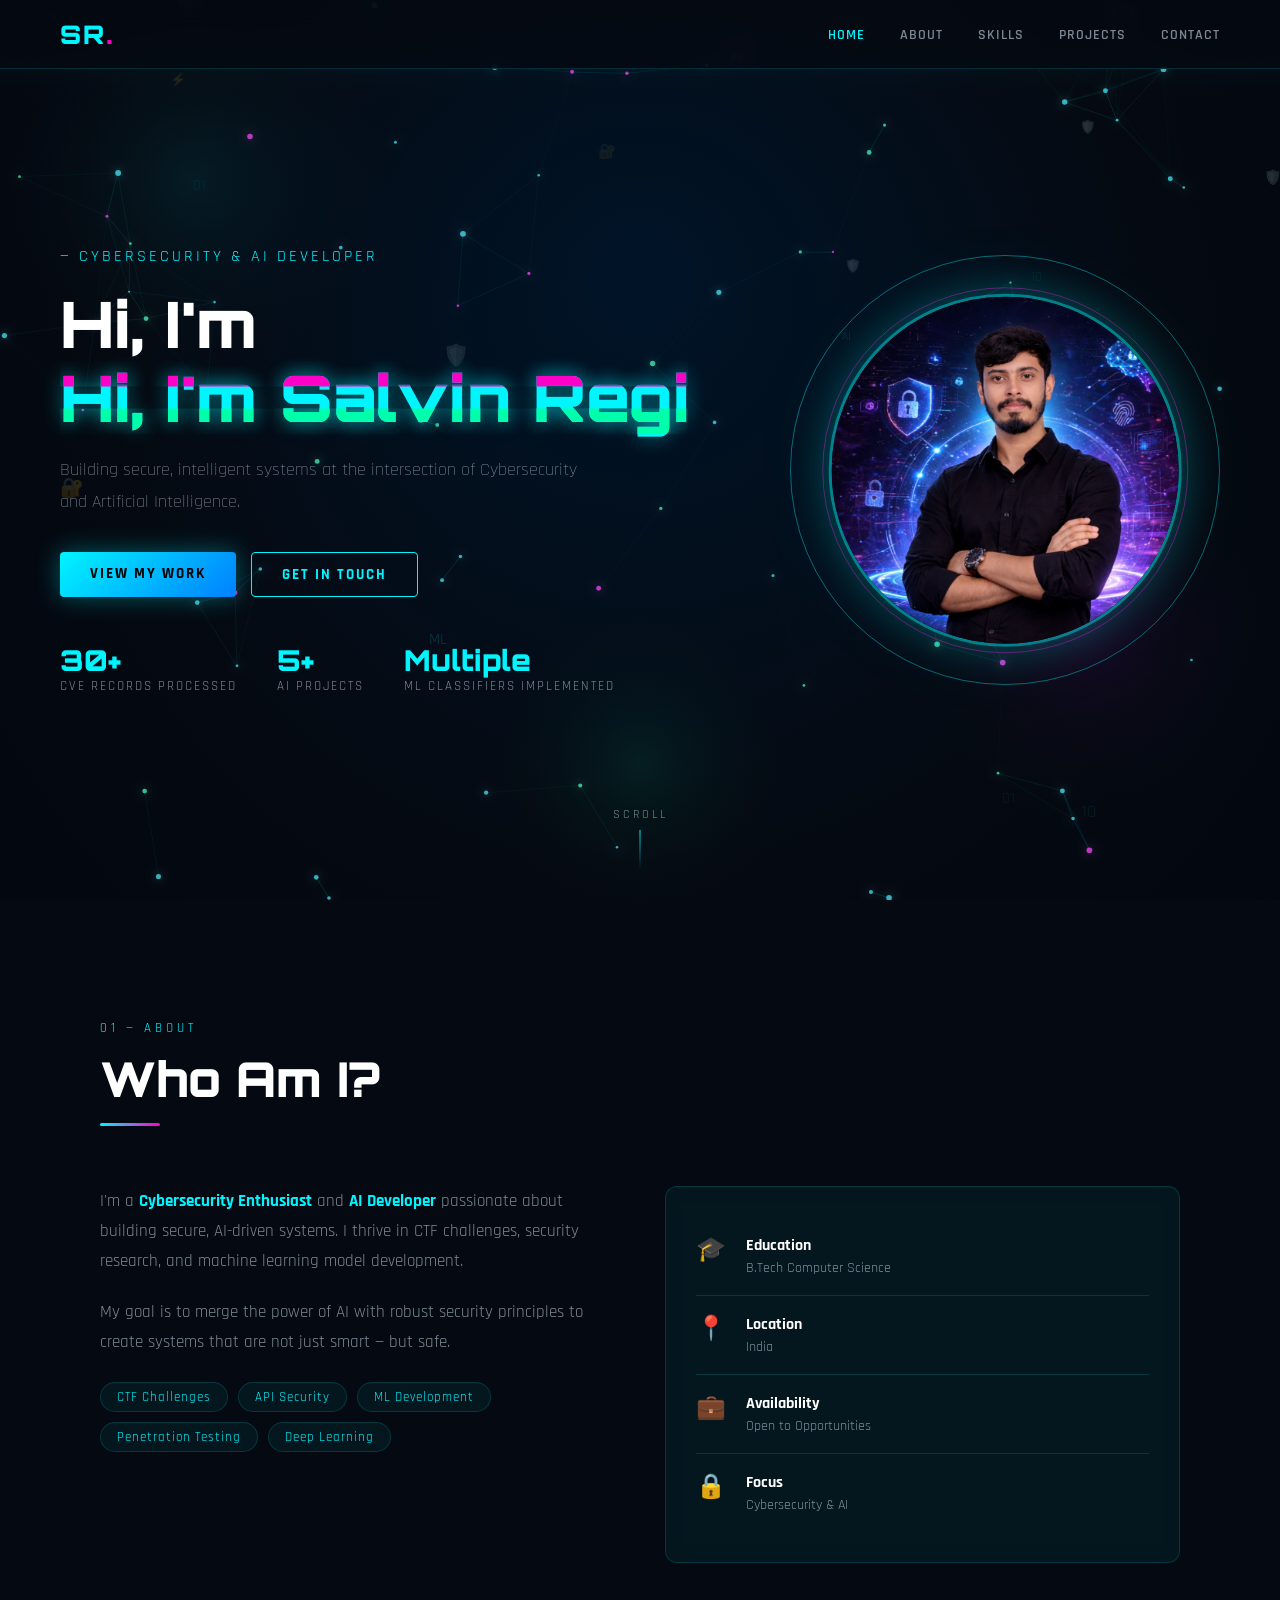
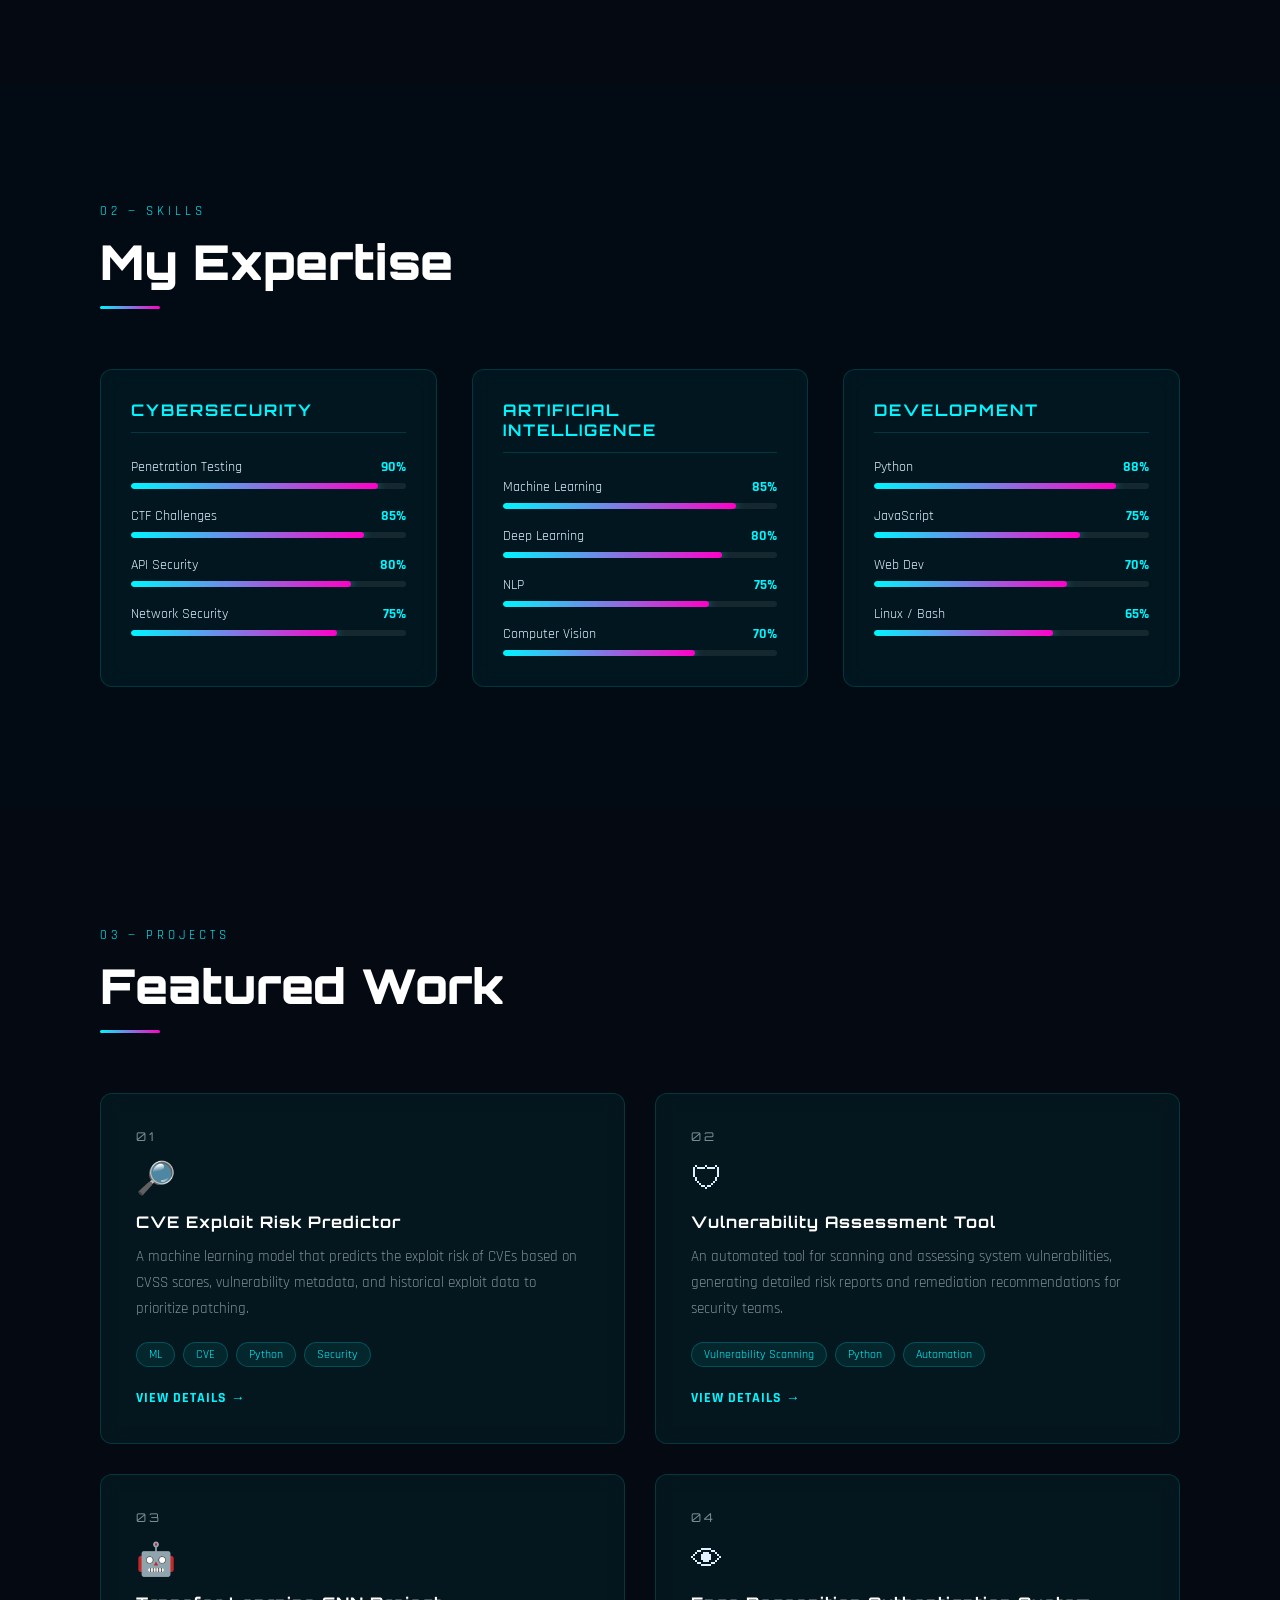
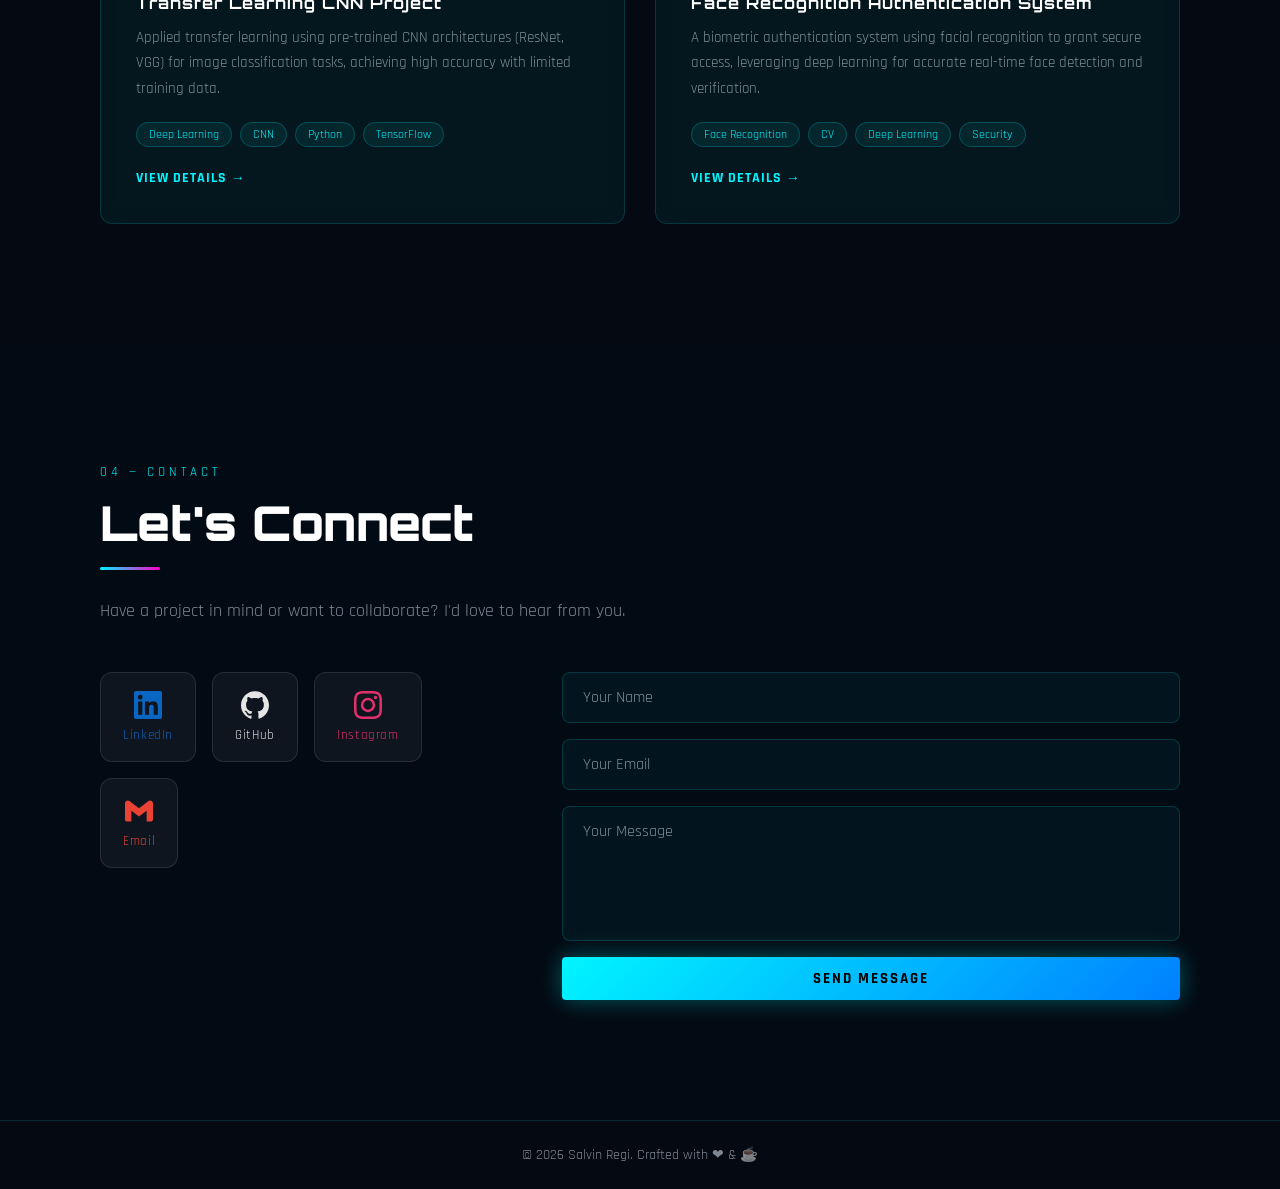
==== index.html @ 18303c57 "Add files via upload" ====
<!DOCTYPE html>
<html lang="en">
<head>
    <meta charset="UTF-8">
    <meta name="viewport" content="width=device-width, initial-scale=1.0">
    <title>Salvin Regi | Cybersecurity & AI</title>
    <link rel="preconnect" href="https://fonts.googleapis.com">
    <link href="https://fonts.googleapis.com/css2?family=Orbitron:wght@400;700;900&family=Rajdhani:wght@300;400;600&display=swap" rel="stylesheet">
    <link rel="stylesheet" href="style.css">
</head>
<body>
    <canvas id="bgCanvas"></canvas>

    <nav class="navbar">
        <div class="logo">SR<span class="accent">.</span></div>
        <ul class="nav-links" id="navLinks">
            <li><a href="#home">Home</a></li>
            <li><a href="#about">About</a></li>
            <li><a href="#skills">Skills</a></li>
            <li><a href="#projects">Projects</a></li>
            <li><a href="#contact">Contact</a></li>
        </ul>
        <div class="hamburger" id="hamburger">&#9776;</div>
    </nav>

    <section id="home" class="hero">
        <div class="hero-content">
            <div class="hero-text">
                <p class="hero-tag reveal">&#8212; Cybersecurity &amp; AI Developer</p>
                <h1 class="reveal">Hi, I'm<br><span class="glitch" data-text="Salvin Regi">Salvin Regi</span></h1>
                <p class="hero-sub reveal">Building secure, intelligent systems at the intersection of Cybersecurity and Artificial Intelligence.</p>
                <div class="hero-btns reveal">
                    <a href="https://github.com/salvinregi8-hash" target="_blank" class="btn btn-primary">View My Work</a>
                    <a href="#contact" class="btn btn-outline">Get In Touch</a>
                </div>
                <div class="hero-stats reveal">
                    <div class="stat"><span class="num">30+</span><span>CVE Records Processed</span></div>
                    <div class="stat"><span class="num">5+</span><span>AI Projects</span></div>
                    <div class="stat"><span class="num">Multiple</span><span>ML Classifiers Implemented</span></div>
                </div>
            </div>
            <div class="hero-image reveal">
                <div class="img-ring">
                    <div class="ring r1"></div>
                    <div class="ring r2"></div>
                    <div class="ring r3"></div>
                    <img src="salvin.png" alt="Salvin Regi" class="profile-img">
                </div>
            </div>
        </div>
        <div class="scroll-cue">
            <span>Scroll</span>
            <div class="scroll-line"></div>
        </div>
    </section>

    <section id="about" class="about-section">
        <div class="section-inner">
            <div class="section-label reveal">01 &#8212; About</div>
            <h2 class="section-title reveal">Who Am I?</h2>
            <div class="about-grid">
                <div class="about-text reveal">
                    <p>I'm a <strong>Cybersecurity Enthusiast</strong> and <strong>AI Developer</strong> passionate about building secure, AI-driven systems. I thrive in CTF challenges, security research, and machine learning model development.</p>
                    <p>My goal is to merge the power of AI with robust security principles to create systems that are not just smart &#8212; but safe.</p>
                    <div class="about-tags">
                        <span>CTF Challenges</span><span>API Security</span><span>ML Development</span><span>Penetration Testing</span><span>Deep Learning</span>
                    </div>
                </div>
                <div class="about-card reveal">
                    <div class="info-item"><span class="icon">&#127891;</span><div><strong>Education</strong><p>B.Tech Computer Science</p></div></div>
                    <div class="info-item"><span class="icon">&#128205;</span><div><strong>Location</strong><p>India</p></div></div>
                    <div class="info-item"><span class="icon">&#128188;</span><div><strong>Availability</strong><p>Open to Opportunities</p></div></div>
                    <div class="info-item"><span class="icon">&#128274;</span><div><strong>Focus</strong><p>Cybersecurity &amp; AI</p></div></div>
                </div>
            </div>
        </div>
    </section>

    <section id="skills" class="skills-section">
        <div class="section-inner">
            <div class="section-label reveal">02 &#8212; Skills</div>
            <h2 class="section-title reveal">My Expertise</h2>
            <div class="skills-grid">
                <div class="skill-category reveal">
                    <h3>Cybersecurity</h3>
                    <div class="skill-bars">
                        <div class="skill-bar-item"><div class="skill-name"><span>Penetration Testing</span><span class="skill-pct">90%</span></div><div class="skill-track"><div class="skill-fill" style="--target:90%"></div></div></div>
                        <div class="skill-bar-item"><div class="skill-name"><span>CTF Challenges</span><span class="skill-pct">85%</span></div><div class="skill-track"><div class="skill-fill" style="--target:85%"></div></div></div>
                        <div class="skill-bar-item"><div class="skill-name"><span>API Security</span><span class="skill-pct">80%</span></div><div class="skill-track"><div class="skill-fill" style="--target:80%"></div></div></div>
                        <div class="skill-bar-item"><div class="skill-name"><span>Network Security</span><span class="skill-pct">75%</span></div><div class="skill-track"><div class="skill-fill" style="--target:75%"></div></div></div>
                    </div>
                </div>
                <div class="skill-category reveal">
                    <h3>Artificial Intelligence</h3>
                    <div class="skill-bars">
                        <div class="skill-bar-item"><div class="skill-name"><span>Machine Learning</span><span class="skill-pct">85%</span></div><div class="skill-track"><div class="skill-fill" style="--target:85%"></div></div></div>
                        <div class="skill-bar-item"><div class="skill-name"><span>Deep Learning</span><span class="skill-pct">80%</span></div><div class="skill-track"><div class="skill-fill" style="--target:80%"></div></div></div>
                        <div class="skill-bar-item"><div class="skill-name"><span>NLP</span><span class="skill-pct">75%</span></div><div class="skill-track"><div class="skill-fill" style="--target:75%"></div></div></div>
                        <div class="skill-bar-item"><div class="skill-name"><span>Computer Vision</span><span class="skill-pct">70%</span></div><div class="skill-track"><div class="skill-fill" style="--target:70%"></div></div></div>
                    </div>
                </div>
                <div class="skill-category reveal">
                    <h3>Development</h3>
                    <div class="skill-bars">
                        <div class="skill-bar-item"><div class="skill-name"><span>Python</span><span class="skill-pct">88%</span></div><div class="skill-track"><div class="skill-fill" style="--target:88%"></div></div></div>
                        <div class="skill-bar-item"><div class="skill-name"><span>JavaScript</span><span class="skill-pct">75%</span></div><div class="skill-track"><div class="skill-fill" style="--target:75%"></div></div></div>
                        <div class="skill-bar-item"><div class="skill-name"><span>Web Dev</span><span class="skill-pct">70%</span></div><div class="skill-track"><div class="skill-fill" style="--target:70%"></div></div></div>
                        <div class="skill-bar-item"><div class="skill-name"><span>Linux / Bash</span><span class="skill-pct">65%</span></div><div class="skill-track"><div class="skill-fill" style="--target:65%"></div></div></div>
                    </div>
                </div>
            </div>
        </div>
    </section>

    <section id="projects" class="projects-section">
        <div class="section-inner">
            <div class="section-label reveal">03 &#8212; Projects</div>
            <h2 class="section-title reveal">Featured Work</h2>
            <div class="projects-grid">
                <div class="project-card reveal">
                    <div class="project-num">01</div>
                    <div class="project-icon">&#128270;</div>
                    <h3>CVE Exploit Risk Predictor</h3>
                    <p>A machine learning model that predicts the exploit risk of CVEs based on CVSS scores, vulnerability metadata, and historical exploit data to prioritize patching.</p>
                    <div class="project-tags"><span>ML</span><span>CVE</span><span>Python</span><span>Security</span></div>
                    <a href="#" class="project-link">View Details &#8594;</a>
                </div>
                <div class="project-card reveal">
                    <div class="project-num">02</div>
                    <div class="project-icon">&#128737;</div>
                    <h3>Vulnerability Assessment Tool</h3>
                    <p>An automated tool for scanning and assessing system vulnerabilities, generating detailed risk reports and remediation recommendations for security teams.</p>
                    <div class="project-tags"><span>Vulnerability Scanning</span><span>Python</span><span>Automation</span></div>
                    <a href="#" class="project-link">View Details &#8594;</a>
                </div>
                <div class="project-card reveal">
                    <div class="project-num">03</div>
                    <div class="project-icon">&#129302;</div>
                    <h3>Transfer Learning CNN Project</h3>
                    <p>Applied transfer learning using pre-trained CNN architectures (ResNet, VGG) for image classification tasks, achieving high accuracy with limited training data.</p>
                    <div class="project-tags"><span>Deep Learning</span><span>CNN</span><span>Python</span><span>TensorFlow</span></div>
                    <a href="#" class="project-link">View Details &#8594;</a>
                </div>
                <div class="project-card reveal">
                    <div class="project-num">04</div>
                    <div class="project-icon">&#128065;</div>
                    <h3>Face Recognition Authentication System</h3>
                    <p>A biometric authentication system using facial recognition to grant secure access, leveraging deep learning for accurate real-time face detection and verification.</p>
                    <div class="project-tags"><span>Face Recognition</span><span>CV</span><span>Deep Learning</span><span>Security</span></div>
                    <a href="#" class="project-link">View Details &#8594;</a>
                </div>
            </div>
        </div>
    </section>

    <section id="contact" class="contact-section">
        <div class="section-inner">
            <div class="section-label reveal">04 &#8212; Contact</div>
            <h2 class="section-title reveal">Let's Connect</h2>
            <p class="contact-sub reveal">Have a project in mind or want to collaborate? I'd love to hear from you.</p>
            <div class="contact-grid">
                <div class="contact-info reveal">
                    <div class="social-icons-row">
                        <a href="https://www.linkedin.com/in/salvin-regi-0a0b89294/" target="_blank" class="social-icon-btn linkedin" title="LinkedIn">
                            <svg xmlns="http://www.w3.org/2000/svg" viewBox="0 0 24 24" fill="currentColor"><path d="M20.447 20.452h-3.554v-5.569c0-1.328-.027-3.037-1.852-3.037-1.853 0-2.136 1.445-2.136 2.939v5.667H9.351V9h3.414v1.561h.046c.477-.9 1.637-1.85 3.37-1.85 3.601 0 4.267 2.37 4.267 5.455v6.286zM5.337 7.433a2.062 2.062 0 0 1-2.063-2.065 2.064 2.064 0 1 1 2.063 2.065zm1.782 13.019H3.555V9h3.564v11.452zM22.225 0H1.771C.792 0 0 .774 0 1.729v20.542C0 23.227.792 24 1.771 24h20.451C23.2 24 24 23.227 24 22.271V1.729C24 .774 23.2 0 22.222 0h.003z"/></svg>
                            <span>LinkedIn</span>
                        </a>
                        <a href="https://github.com/salvinregi8-hash" target="_blank" class="social-icon-btn github" title="GitHub">
                            <svg xmlns="http://www.w3.org/2000/svg" viewBox="0 0 24 24" fill="currentColor"><path d="M12 .297c-6.63 0-12 5.373-12 12 0 5.303 3.438 9.8 8.205 11.385.6.113.82-.258.82-.577 0-.285-.01-1.04-.015-2.04-3.338.724-4.042-1.61-4.042-1.61C4.422 18.07 3.633 17.7 3.633 17.7c-1.087-.744.084-.729.084-.729 1.205.084 1.838 1.236 1.838 1.236 1.07 1.835 2.809 1.305 3.495.998.108-.776.417-1.305.76-1.605-2.665-.3-5.466-1.332-5.466-5.93 0-1.31.465-2.38 1.235-3.22-.135-.303-.54-1.523.105-3.176 0 0 1.005-.322 3.3 1.23.96-.267 1.98-.399 3-.405 1.02.006 2.04.138 3 .405 2.28-1.552 3.285-1.23 3.285-1.23.645 1.653.24 2.873.12 3.176.765.84 1.23 1.91 1.23 3.22 0 4.61-2.805 5.625-5.475 5.92.42.36.81 1.096.81 2.22 0 1.606-.015 2.896-.015 3.286 0 .315.21.69.825.57C20.565 22.092 24 17.592 24 12.297c0-6.627-5.373-12-12-12"/></svg>
                            <span>GitHub</span>
                        </a>
                        <a href="https://www.instagram.com/super_nova_78/" target="_blank" class="social-icon-btn instagram" title="Instagram">
                            <svg xmlns="http://www.w3.org/2000/svg" viewBox="0 0 24 24" fill="currentColor"><path d="M12 2.163c3.204 0 3.584.012 4.85.07 3.252.148 4.771 1.691 4.919 4.919.058 1.265.069 1.645.069 4.849 0 3.205-.012 3.584-.069 4.849-.149 3.225-1.664 4.771-4.919 4.919-1.266.058-1.644.07-4.85.07-3.204 0-3.584-.012-4.849-.07-3.26-.149-4.771-1.699-4.919-4.92-.058-1.265-.07-1.644-.07-4.849 0-3.204.013-3.583.07-4.849.149-3.227 1.664-4.771 4.919-4.919 1.266-.057 1.645-.069 4.849-.069zM12 0C8.741 0 8.333.014 7.053.072 2.695.272.273 2.69.073 7.052.014 8.333 0 8.741 0 12c0 3.259.014 3.668.072 4.948.2 4.358 2.618 6.78 6.98 6.98C8.333 23.986 8.741 24 12 24c3.259 0 3.668-.014 4.948-.072 4.354-.2 6.782-2.618 6.979-6.98.059-1.28.073-1.689.073-4.948 0-3.259-.014-3.667-.072-4.947-.196-4.354-2.617-6.78-6.979-6.98C15.668.014 15.259 0 12 0zm0 5.838a6.162 6.162 0 1 0 0 12.324 6.162 6.162 0 0 0 0-12.324zM12 16a4 4 0 1 1 0-8 4 4 0 0 1 0 8zm6.406-11.845a1.44 1.44 0 1 0 0 2.881 1.44 1.44 0 0 0 0-2.881z"/></svg>
                            <span>Instagram</span>
                        </a>
                        <a href="#" class="social-icon-btn gmail" title="Gmail" onclick="showEmail(event)">
                            <svg xmlns="http://www.w3.org/2000/svg" viewBox="0 0 24 24" fill="currentColor"><path d="M24 5.457v13.909c0 .904-.732 1.636-1.636 1.636h-3.819V11.73L12 16.64l-6.545-4.91v9.273H1.636A1.636 1.636 0 0 1 0 19.366V5.457c0-2.023 2.309-3.178 3.927-1.964L5.455 4.64 12 9.548l6.545-4.908 1.528-1.147C21.69 2.28 24 3.434 24 5.457z"/></svg>
                            <span>Email</span>
                        </a>
                    </div>
                    <div id="email-tooltip" style="display:none;margin-top:15px;padding:12px 18px;background:rgba(0,245,255,0.1);border:1px solid rgba(0,245,255,0.3);border-radius:8px;color:#00f5ff;font-size:.9rem;">📧 salvinregi8@gmail.com</div>
                </div>
                <form class="contact-form reveal" onsubmit="handleForm(event)">
                    <input type="text" placeholder="Your Name" class="form-input">
                    <input type="email" placeholder="Your Email" class="form-input">
                    <textarea placeholder="Your Message" class="form-input" rows="5"></textarea>
                    <button type="submit" class="btn btn-primary full-width">Send Message</button>
                </form>
            </div>
        </div>
    </section>

    <footer>
        <p>&#169; 2026 Salvin Regi. Crafted with &#10084; &amp; &#9749;</p>
    </footer>

    <script src="script.js"></script>
    <script>
    function showEmail(e){
        e.preventDefault();
        var tip=document.getElementById('email-tooltip');
        tip.style.display=tip.style.display==='none'?'block':'none';
    }
    </script>
</body>
</html>
---- style.css ----
:root {
    --cyan: #00f5ff;
    --magenta: #ff00c8;
    --dark: #050a12;
    --dark2: #0a1220;
    --card-bg: rgba(0,245,255,0.05);
    --border: rgba(0,245,255,0.15);
    --text: #e0f0ff;
    --muted: rgba(224,240,255,0.55);
}

*{margin:0;padding:0;box-sizing:border-box;scroll-behavior:smooth;}

body{
    font-family:'Rajdhani',sans-serif;
    background:var(--dark);
    color:var(--text);
    overflow-x:hidden;
}

/* ──── CANVAS BG ──── */
#bgCanvas{
    position:fixed;
    top:0;left:0;
    width:100%;height:100%;
    z-index:0;
    pointer-events:none;
}

/* ──── NAV ──── */
.navbar{
    position:fixed;top:0;width:100%;
    display:flex;justify-content:space-between;align-items:center;
    padding:18px 60px;
    background:rgba(5,10,18,0.85);
    backdrop-filter:blur(14px);
    border-bottom:1px solid var(--border);
    z-index:1000;
}
.logo{
    font-family:'Orbitron',sans-serif;
    font-size:1.6rem;font-weight:900;
    color:var(--cyan);letter-spacing:2px;
}
.accent{color:var(--magenta);}
.nav-links{list-style:none;display:flex;gap:35px;}
.nav-links a{
    color:var(--muted);text-decoration:none;
    font-size:1rem;font-weight:600;letter-spacing:1px;
    text-transform:uppercase;font-size:.85rem;
    transition:.3s;position:relative;
}
.nav-links a::after{
    content:'';position:absolute;bottom:-4px;left:0;
    width:0;height:2px;background:var(--cyan);
    transition:.3s;
}
.nav-links a:hover{color:var(--cyan);}
.nav-links a:hover::after{width:100%;}
.hamburger{display:none;color:var(--cyan);font-size:1.5rem;cursor:pointer;}

/* ──── REVEAL ANIMATION ──── */
.reveal{
    opacity:0;
    transform:translateY(40px);
    transition:opacity .7s ease, transform .7s ease;
}
.reveal.visible{opacity:1;transform:translateY(0);}

/* ──── HERO ──── */
.hero{
    min-height:100vh;
    display:flex;flex-direction:column;
    justify-content:center;align-items:center;
    position:relative;z-index:1;
    padding:100px 60px 60px;
}
.hero-content{
    display:flex;align-items:center;
    gap:80px;max-width:1200px;width:100%;
}
.hero-text{flex:1;}
.hero-tag{
    color:var(--cyan);font-size:1rem;
    letter-spacing:3px;text-transform:uppercase;
    margin-bottom:20px;display:block;
}
.hero-text h1{
    font-family:'Orbitron',sans-serif;
    font-size:clamp(2.4rem,5vw,4.2rem);
    font-weight:900;line-height:1.15;
    margin-bottom:20px;
    color:#fff;
}
.glitch{
    color:var(--cyan);
    position:relative;display:inline-block;
    text-shadow:0 0 20px rgba(0,245,255,0.4);
}
.glitch::before,.glitch::after{
    content:attr(data-text);
    position:absolute;top:0;left:0;
    width:100%;height:100%;
}
.glitch::before{
    color:var(--magenta);
    animation:glitch1 3s infinite;
    clip-path:polygon(0 0,100% 0,100% 35%,0 35%);
}
.glitch::after{
    color:#00ffaa;
    animation:glitch2 3s infinite;
    clip-path:polygon(0 65%,100% 65%,100% 100%,0 100%);
}
@keyframes glitch1{
    0%,90%,100%{transform:translate(0);}
    91%{transform:translate(-3px,1px);}
    93%{transform:translate(3px,-1px);}
    95%{transform:translate(-3px);}
}
@keyframes glitch2{
    0%,90%,100%{transform:translate(0);}
    91%{transform:translate(3px,1px);}
    93%{transform:translate(-3px,-1px);}
    95%{transform:translate(3px);}
}
.hero-sub{
    color:var(--muted);font-size:1.15rem;
    line-height:1.7;max-width:520px;
    margin-bottom:35px;font-weight:300;
}
.hero-btns{display:flex;gap:15px;flex-wrap:wrap;margin-bottom:45px;}
.btn{
    padding:12px 30px;border-radius:4px;
    font-family:'Rajdhani',sans-serif;
    font-weight:700;font-size:.95rem;letter-spacing:2px;
    text-transform:uppercase;text-decoration:none;
    transition:.3s;cursor:pointer;border:none;
    display:inline-block;
}
.btn-primary{
    background:linear-gradient(135deg,var(--cyan),#0080ff);
    color:#000;box-shadow:0 0 25px rgba(0,245,255,0.35);
}
.btn-primary:hover{
    transform:translateY(-2px);
    box-shadow:0 0 40px rgba(0,245,255,0.6);
}
.btn-outline{
    background:transparent;
    border:1.5px solid var(--cyan);
    color:var(--cyan);
}
.btn-outline:hover{
    background:rgba(0,245,255,0.1);
    transform:translateY(-2px);
}
.full-width{width:100%;}
.hero-stats{display:flex;gap:40px;}
.stat{display:flex;flex-direction:column;}
.stat .num{
    font-family:'Orbitron',sans-serif;
    font-size:1.8rem;font-weight:900;
    color:var(--cyan);
}
.stat span:last-child{
    color:var(--muted);font-size:.8rem;
    text-transform:uppercase;letter-spacing:2px;
}

/* Hero Image */
.hero-image{flex:0 0 400px;display:flex;justify-content:center;align-items:center;}
.img-ring{position:relative;width:430px;height:430px;}
.ring{
    position:absolute;border-radius:50%;
    border:1.5px solid var(--cyan);
    top:50%;left:50%;transform:translate(-50%,-50%);
    animation:spin linear infinite;
    opacity:.4;
}
.r1{width:100%;height:100%;animation-duration:12s;}
.r2{width:85%;height:85%;border-color:var(--magenta);animation-duration:8s;animation-direction:reverse;}
.r3{width:70%;height:70%;border-color:#00ffaa;animation-duration:15s;opacity:.25;}
@keyframes spin{from{transform:translate(-50%,-50%) rotate(0deg);}to{transform:translate(-50%,-50%) rotate(360deg);}}
.profile-img{
    position:absolute;
    top:50%;left:50%;
    transform:translate(-50%,-50%);
    width:82%;height:82%;
    object-fit:cover;
    object-position:top center;
    border-radius:50%;
    border:3px solid rgba(0,245,255,0.5);
    box-shadow:0 0 40px rgba(0,245,255,0.25),0 0 80px rgba(0,245,255,0.1);
    z-index:2;
}
.scroll-cue{
    position:absolute;bottom:30px;left:50%;
    transform:translateX(-50%);
    display:flex;flex-direction:column;
    align-items:center;gap:8px;
    color:var(--muted);font-size:.75rem;letter-spacing:3px;
    text-transform:uppercase;
}
.scroll-line{
    width:1px;height:40px;
    background:linear-gradient(to bottom,var(--cyan),transparent);
    animation:scrollPulse 1.8s ease-in-out infinite;
}
@keyframes scrollPulse{0%,100%{opacity:.3;}50%{opacity:1;}}

/* ──── SECTIONS ──── */
section{position:relative;z-index:1;}
.section-inner{max-width:1200px;margin:0 auto;padding:120px 60px;}
.section-label{
    color:var(--cyan);font-size:.8rem;
    letter-spacing:4px;text-transform:uppercase;
    margin-bottom:12px;
}
.section-title{
    font-family:'Orbitron',sans-serif;
    font-size:clamp(2rem,4vw,3rem);
    font-weight:900;color:#fff;
    margin-bottom:60px;
}
.section-title::after{
    content:'';display:block;
    width:60px;height:3px;
    background:linear-gradient(90deg,var(--cyan),var(--magenta));
    margin-top:14px;
    border-radius:2px;
}

/* ──── ABOUT ──── */
.about-grid{display:grid;grid-template-columns:1fr 1fr;gap:50px;align-items:start;}
.about-text p{
    color:var(--muted);line-height:1.8;font-size:1.05rem;margin-bottom:20px;
}
.about-text strong{color:var(--cyan);}
.about-tags{display:flex;flex-wrap:wrap;gap:10px;margin-top:25px;}
.about-tags span{
    padding:6px 16px;border-radius:20px;
    background:var(--card-bg);
    border:1px solid var(--border);
    color:var(--cyan);font-size:.8rem;
    letter-spacing:1px;
}
.about-card{
    background:var(--card-bg);
    border:1px solid var(--border);
    border-radius:12px;padding:30px;
    backdrop-filter:blur(10px);
}
.info-item{
    display:flex;align-items:flex-start;gap:15px;
    padding:18px 0;
    border-bottom:1px solid var(--border);
}
.info-item:last-child{border-bottom:none;}
.icon{font-size:1.5rem;min-width:35px;}
.info-item strong{color:#fff;display:block;margin-bottom:3px;}
.info-item p{color:var(--muted);font-size:.9rem;}

/* ──── SKILLS ──── */
.skills-section{background:rgba(0,10,20,0.5);}
.skills-grid{display:grid;grid-template-columns:repeat(3,1fr);gap:35px;}
.skill-category{
    background:var(--card-bg);
    border:1px solid var(--border);
    border-radius:12px;padding:30px;
    backdrop-filter:blur(10px);
}
.skill-category h3{
    font-family:'Orbitron',sans-serif;
    font-size:1rem;color:var(--cyan);
    letter-spacing:2px;text-transform:uppercase;
    margin-bottom:25px;padding-bottom:12px;
    border-bottom:1px solid var(--border);
}
.skill-bars{display:flex;flex-direction:column;gap:18px;}
.skill-bar-item{}
.skill-name{
    display:flex;justify-content:space-between;
    margin-bottom:7px;font-size:.9rem;
    color:var(--text);
}
.skill-pct{color:var(--cyan);font-weight:700;}
.skill-track{
    height:6px;background:rgba(255,255,255,0.08);
    border-radius:10px;overflow:hidden;
}
.skill-fill{
    height:100%;
    background:linear-gradient(90deg,var(--cyan),var(--magenta));
    border-radius:10px;
    width:0%;
    transition:width 1.2s cubic-bezier(.4,0,.2,1);
    box-shadow:0 0 10px rgba(0,245,255,0.5);
}
.skill-fill.animated{width:var(--target);}

/* ──── PROJECTS ──── */
.projects-grid{display:grid;grid-template-columns:repeat(2,1fr);gap:30px;}
.project-card{
    background:var(--card-bg);
    border:1px solid var(--border);
    border-radius:12px;padding:35px;
    backdrop-filter:blur(10px);
    transition:.4s;
    position:relative;overflow:hidden;
}
.project-card::before{
    content:'';position:absolute;
    top:0;left:0;right:0;height:3px;
    background:linear-gradient(90deg,var(--cyan),var(--magenta));
    transform:scaleX(0);transform-origin:left;
    transition:.4s;
}
.project-card:hover::before{transform:scaleX(1);}
.project-card:hover{
    transform:translateY(-8px);
    border-color:rgba(0,245,255,0.3);
    box-shadow:0 20px 60px rgba(0,0,0,0.4),0 0 30px rgba(0,245,255,0.08);
}
.project-num{
    font-family:'Orbitron',sans-serif;
    font-size:.75rem;color:var(--muted);
    letter-spacing:3px;margin-bottom:15px;
}
.project-icon{font-size:2rem;margin-bottom:12px;display:block;}
.project-card h3{
    font-family:'Orbitron',sans-serif;
    font-size:1rem;color:#fff;
    margin-bottom:12px;letter-spacing:1px;
}
.project-card p{color:var(--muted);line-height:1.7;font-size:.95rem;margin-bottom:20px;}
.project-tags{display:flex;flex-wrap:wrap;gap:8px;margin-bottom:20px;}
.project-tags span{
    padding:4px 12px;border-radius:20px;
    background:rgba(0,245,255,0.08);
    border:1px solid rgba(0,245,255,0.2);
    color:var(--cyan);font-size:.75rem;
}
.project-link{
    color:var(--cyan);text-decoration:none;
    font-size:.85rem;font-weight:700;
    letter-spacing:1px;text-transform:uppercase;
    transition:.3s;display:inline-block;
}
.project-link:hover{transform:translateX(5px);}

/* ──── CONTACT ──── */
.contact-section{background:rgba(0,10,20,0.5);}
.contact-sub{color:var(--muted);font-size:1.1rem;margin-top:-30px;margin-bottom:50px;}
.contact-grid{display:grid;grid-template-columns:1fr 1.5fr;gap:50px;align-items:start;}
.contact-info{display:flex;flex-direction:column;gap:25px;}
.contact-item{
    display:flex;align-items:center;gap:20px;
    background:var(--card-bg);
    border:1px solid var(--border);
    border-radius:10px;padding:20px;
}
.c-icon{font-size:1.8rem;}
.contact-item strong{color:#fff;display:block;margin-bottom:4px;}
.contact-item p{color:var(--muted);font-size:.9rem;}
.contact-form{display:flex;flex-direction:column;gap:16px;}
.form-input{
    background:var(--card-bg);
    border:1px solid var(--border);
    color:var(--text);
    padding:14px 20px;border-radius:8px;
    font-family:'Rajdhani',sans-serif;font-size:1rem;
    outline:none;transition:.3s;resize:none;
}
.form-input::placeholder{color:var(--muted);}
.form-input:focus{border-color:var(--cyan);box-shadow:0 0 15px rgba(0,245,255,0.1);}

/* ──── FOOTER ──── */
footer{
    text-align:center;padding:25px;
    border-top:1px solid var(--border);
    color:var(--muted);font-size:.9rem;
    position:relative;z-index:1;
}

/* ──── RESPONSIVE ──── */
@media(max-width:1024px){
    .section-inner{padding:100px 40px;}
    .hero{padding:100px 40px 60px;}
    .skills-grid{grid-template-columns:1fr 1fr;}
    .hero-content{gap:50px;}
    .hero-image{flex:0 0 300px;}
    .img-ring{width:340px;height:340px;}
}
@media(max-width:768px){
    .navbar{padding:15px 25px;}
    .nav-links{
        display:none;flex-direction:column;
        position:fixed;top:60px;left:0;right:0;
        background:rgba(5,10,18,0.97);
        padding:20px;gap:20px;
        border-bottom:1px solid var(--border);
    }
    .nav-links.open{display:flex;}
    .hamburger{display:block;}
    .hero-content{flex-direction:column-reverse;gap:30px;text-align:center;}
    .hero-image{flex:unset;}
    .img-ring{width:290px;height:290px;}
    .hero-btns{justify-content:center;}
    .hero-stats{justify-content:center;}
    .about-grid{grid-template-columns:1fr;}
    .skills-grid{grid-template-columns:1fr;}
    .projects-grid{grid-template-columns:1fr;}
    .contact-grid{grid-template-columns:1fr;}
    .section-inner{padding:80px 25px;}
    .hero{padding:100px 25px 60px;}
}

/* Social Icon Buttons */
.social-icons-row{display:flex;flex-wrap:wrap;gap:16px;}
.social-icon-btn{
    display:flex;flex-direction:column;align-items:center;gap:8px;
    padding:18px 22px;border-radius:12px;
    background:rgba(255,255,255,0.05);
    border:1px solid rgba(255,255,255,0.1);
    color:#fff;text-decoration:none;
    transition:all 0.3s ease;
    font-size:.8rem;letter-spacing:.05em;
    cursor:pointer;
}
.social-icon-btn svg{width:28px;height:28px;}
.social-icon-btn:hover{transform:translateY(-4px);border-color:currentColor;}
.social-icon-btn.linkedin{color:#0A66C2;}
.social-icon-btn.linkedin:hover{background:rgba(10,102,194,0.15);box-shadow:0 0 20px rgba(10,102,194,0.3);}
.social-icon-btn.github{color:#e5e5e5;}
.social-icon-btn.github:hover{background:rgba(229,229,229,0.1);box-shadow:0 0 20px rgba(229,229,229,0.2);}
.social-icon-btn.instagram{color:#E1306C;}
.social-icon-btn.instagram:hover{background:rgba(225,48,108,0.15);box-shadow:0 0 20px rgba(225,48,108,0.3);}
.social-icon-btn.gmail{color:#EA4335;}
.social-icon-btn.gmail:hover{background:rgba(234,67,53,0.15);box-shadow:0 0 20px rgba(234,67,53,0.3);}
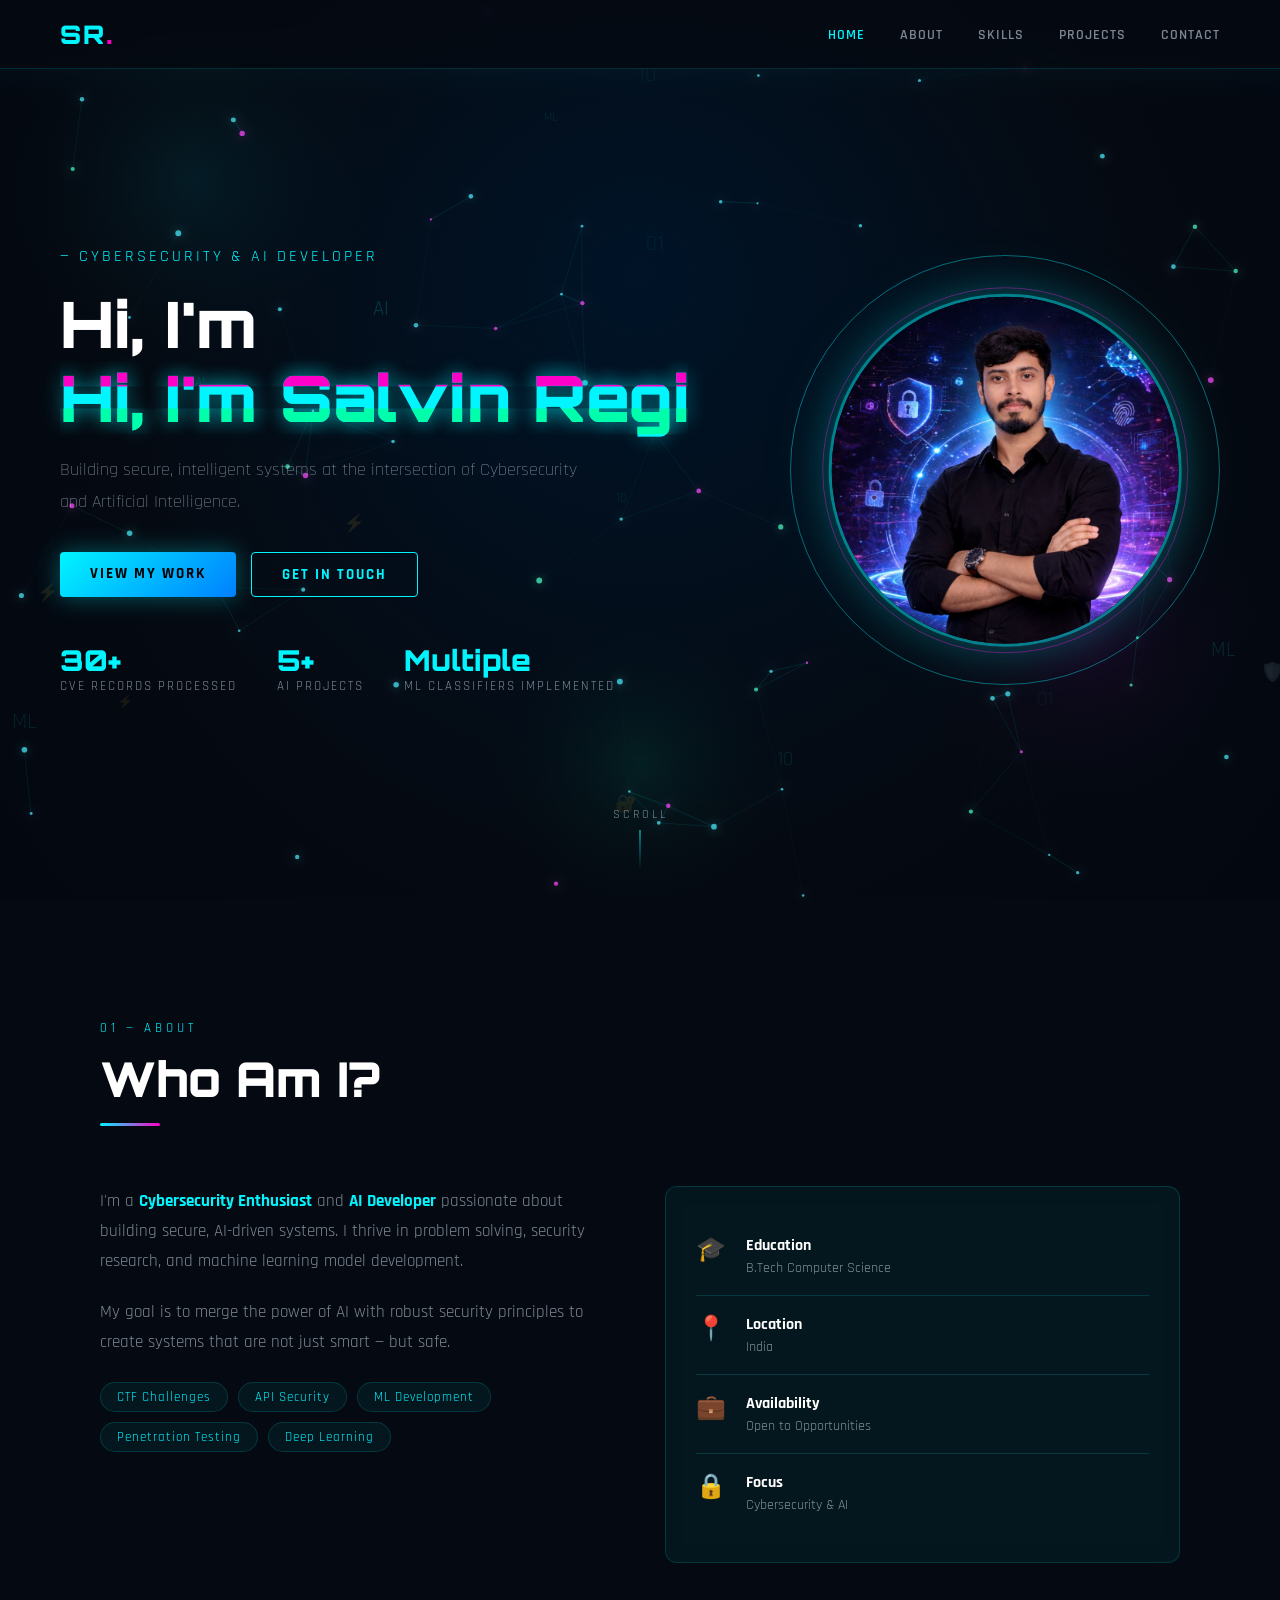
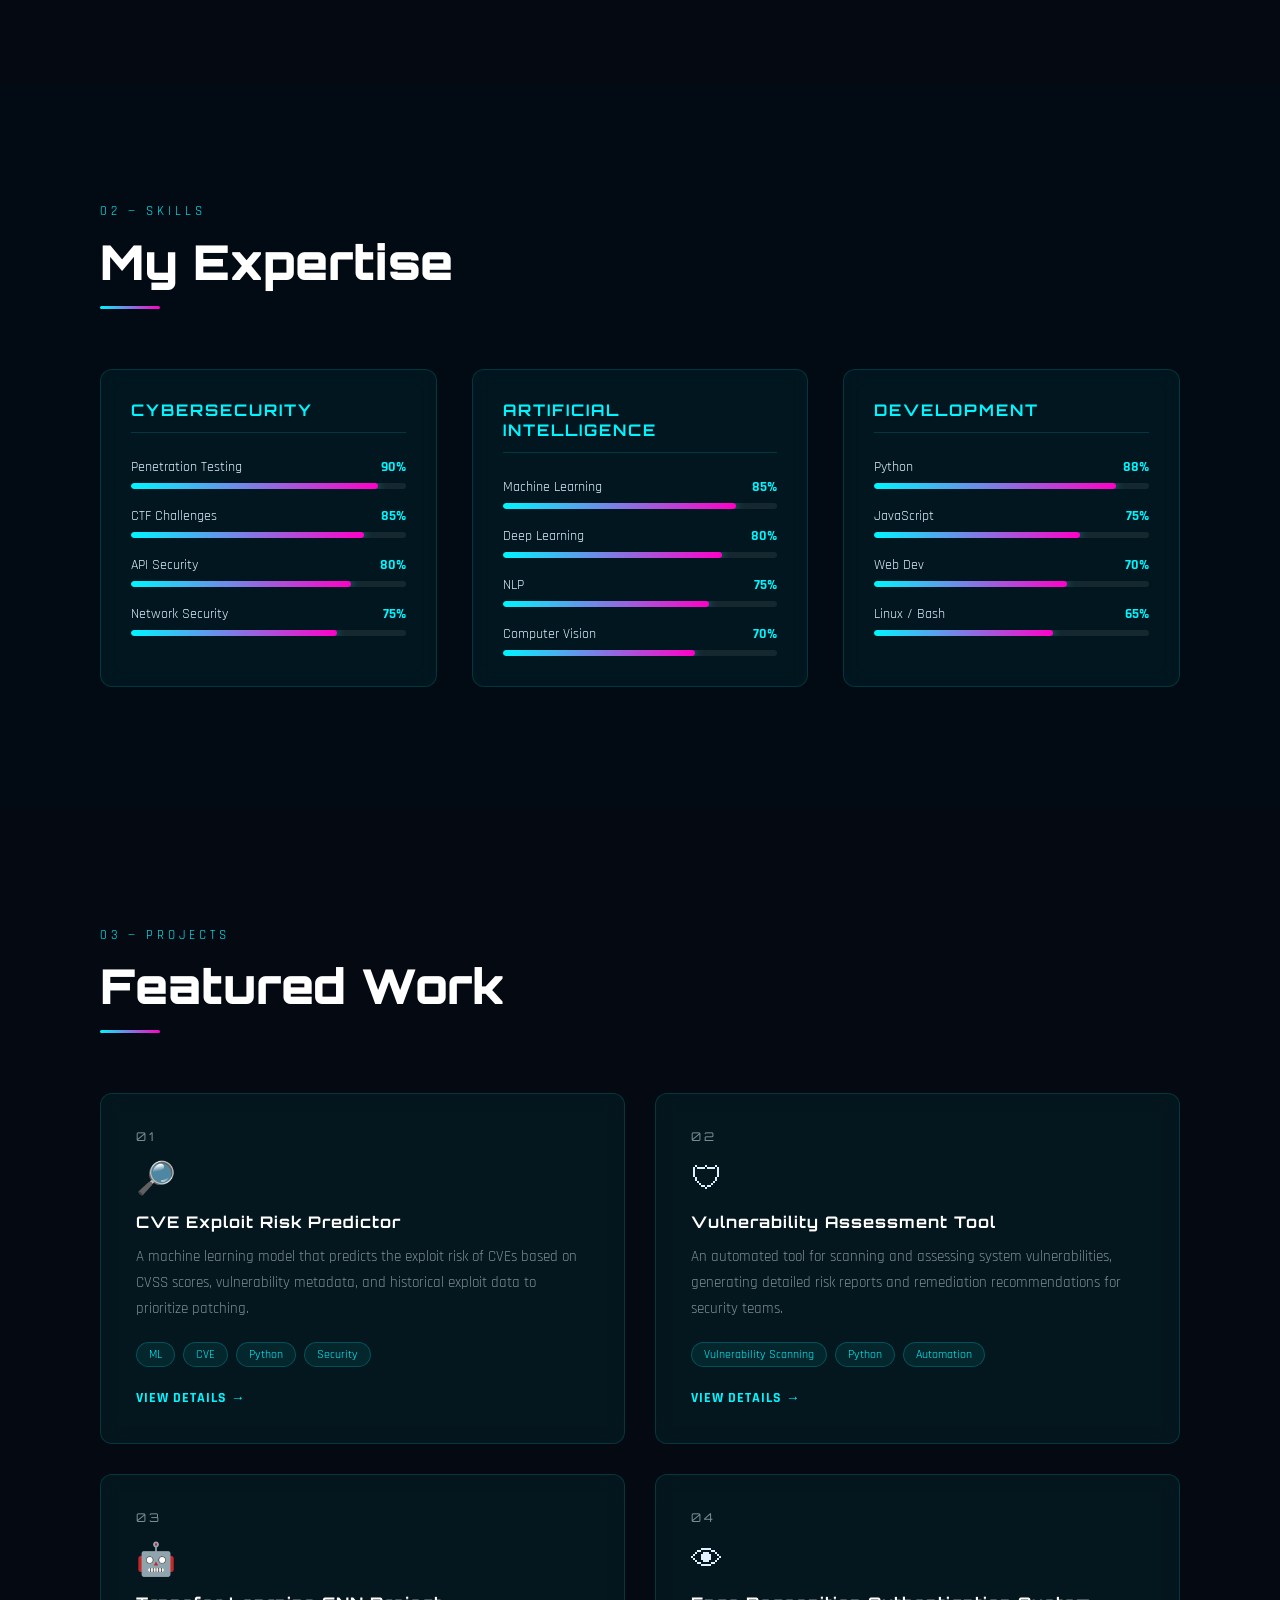
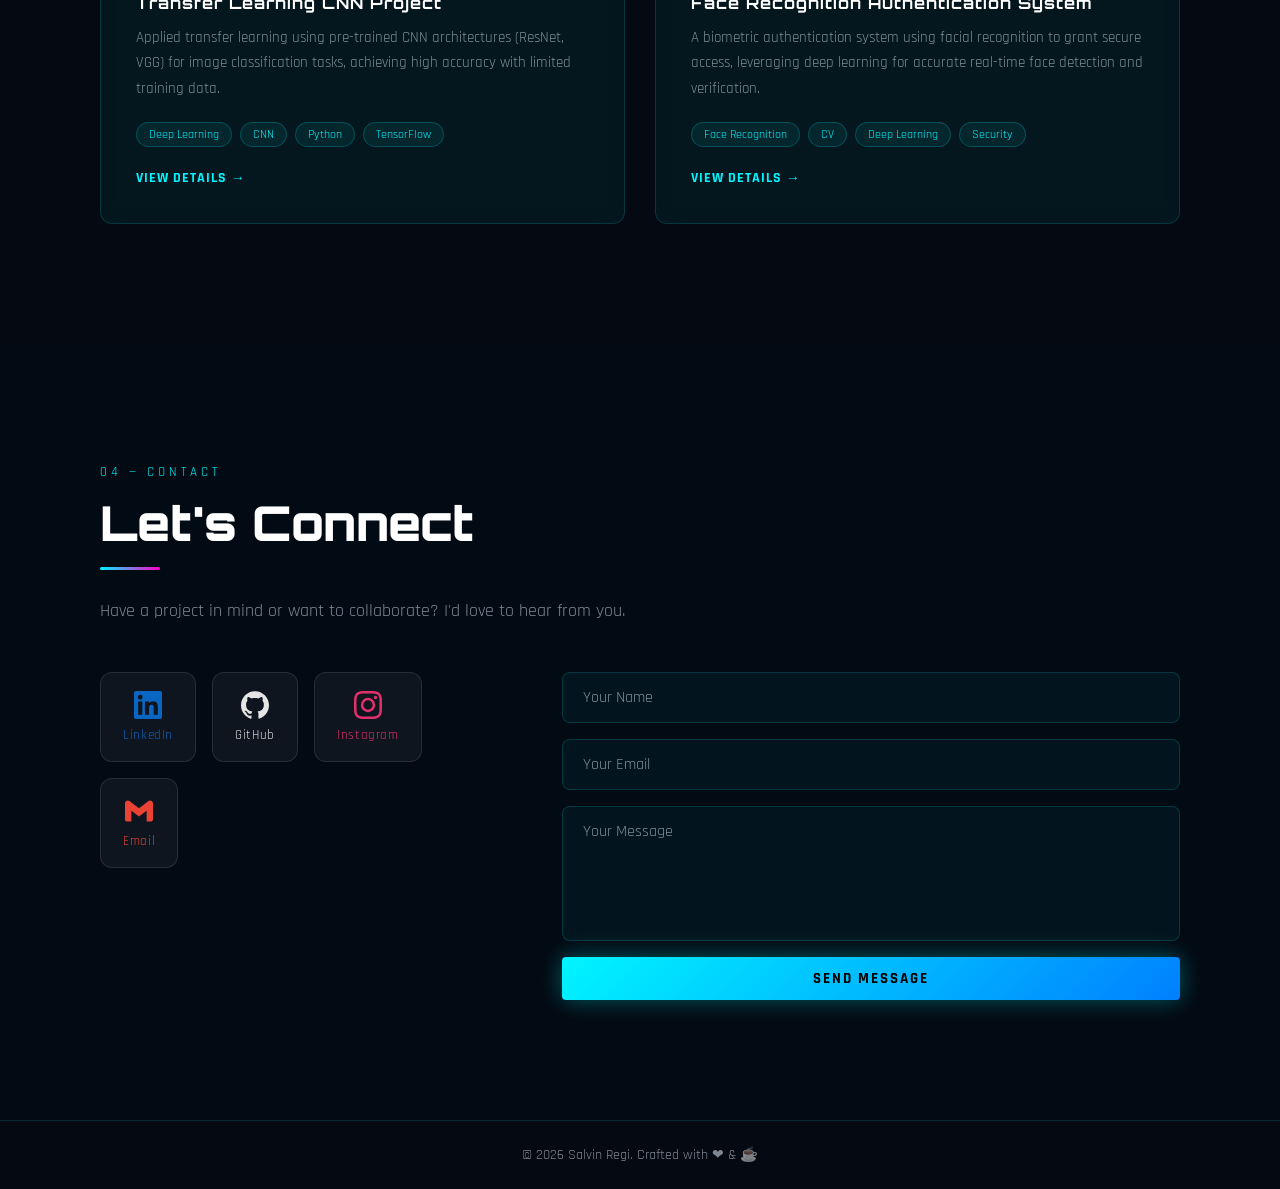
==== commit 5f090995: "Add files via upload" ====
--- a/index.html
+++ b/index.html
@@ -1,6 +1,14 @@
 <!DOCTYPE html>
 <html lang="en">
 <head>
+    <meta name="description" content="Salvin Regi - Cybersecurity enthusiast and AI/ML developer. Portfolio showcasing projects in CVE prediction, vulnerability assessment, face recognition, and deep learning.">
+    <meta name="keywords" content="Salvin Regi, salvinregi, cybersecurity, machine learning, AI, portfolio, ethical hacking, deep learning, face recognition">
+    <meta name="author" content="Salvin Regi">
+    <meta property="og:title" content="Salvin Regi | Portfolio">
+    <meta property="og:description" content="Cybersecurity enthusiast and AI/ML developer. Check out my projects and get in touch.">
+    <meta property="og:url" content="https://salvinregi8-hash.github.io">
+    <meta property="og:type" content="website">
+    <meta name="robots" content="index, follow">
     <meta charset="UTF-8">
     <meta name="viewport" content="width=device-width, initial-scale=1.0">
     <title>Salvin Regi | Cybersecurity & AI</title>
@@ -60,7 +68,7 @@
             <h2 class="section-title reveal">Who Am I?</h2>
             <div class="about-grid">
                 <div class="about-text reveal">
-                    <p>I'm a <strong>Cybersecurity Enthusiast</strong> and <strong>AI Developer</strong> passionate about building secure, AI-driven systems. I thrive in CTF challenges, security research, and machine learning model development.</p>
+                    <p>I'm a <strong>Cybersecurity Enthusiast</strong> and <strong>AI Developer</strong> passionate about building secure, AI-driven systems. I thrive in problem solving, security research, and machine learning model development.</p>
                     <p>My goal is to merge the power of AI with robust security principles to create systems that are not just smart &#8212; but safe.</p>
                     <div class="about-tags">
                         <span>CTF Challenges</span><span>API Security</span><span>ML Development</span><span>Penetration Testing</span><span>Deep Learning</span>
